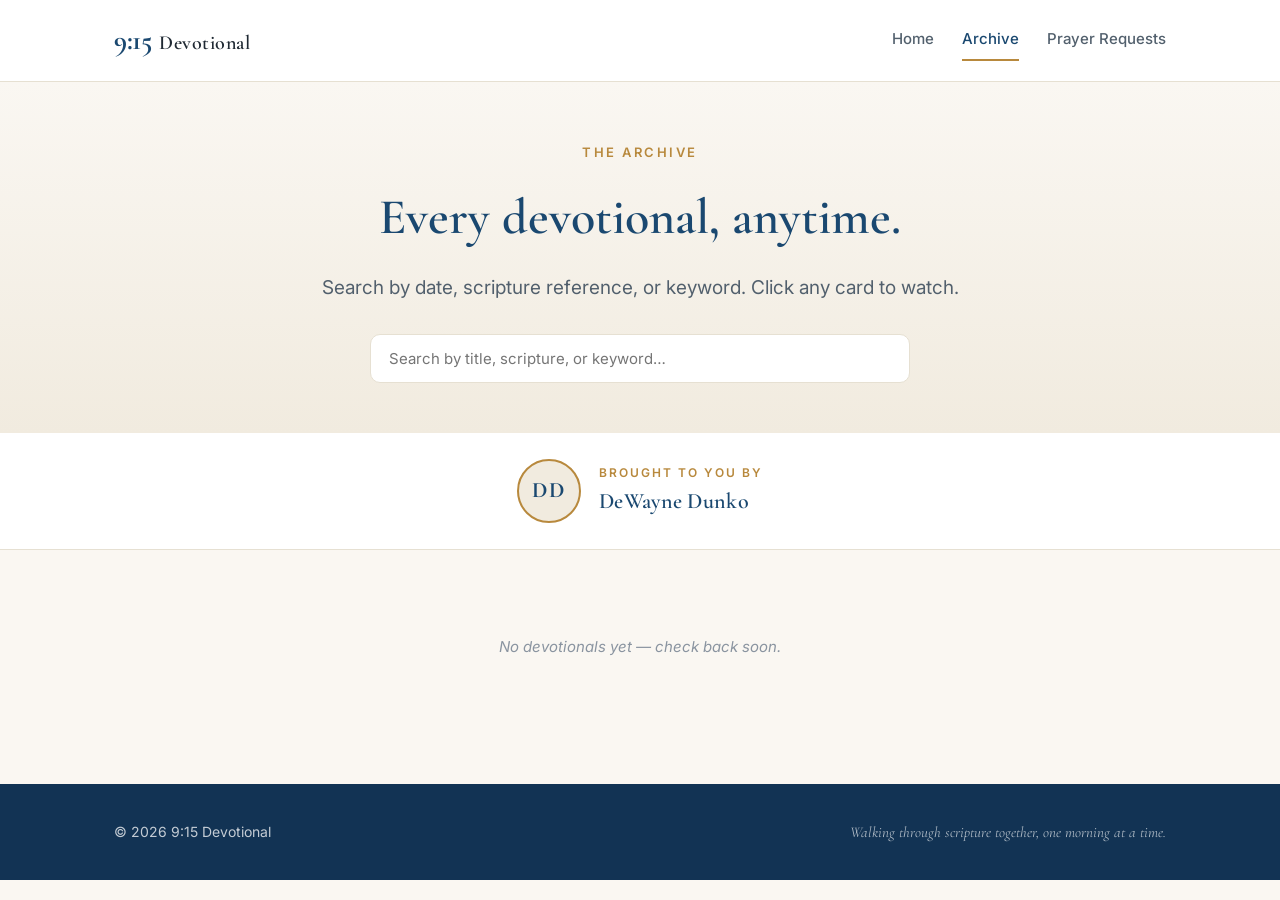
==== devotionals.html @ aa2af839 "Initial commit — 915 Devotional site" ====
<!DOCTYPE html>
<html lang="en">
<head>
  <meta charset="UTF-8">
  <meta name="viewport" content="width=device-width, initial-scale=1.0">
  <title>Devotional Archive — 9:15 Devotional</title>
  <meta name="description" content="Watch every 9:15 morning devotional. Search by date, scripture, or topic.">
  <link rel="stylesheet" href="styles.css">
  <link rel="preconnect" href="https://fonts.googleapis.com">
  <link rel="preconnect" href="https://fonts.gstatic.com" crossorigin>
  <link href="https://fonts.googleapis.com/css2?family=Cormorant+Garamond:wght@500;600;700&family=Inter:wght@400;500;600&display=swap" rel="stylesheet">
</head>
<body>

  <header class="site-header">
    <div class="container header-inner">
      <a href="index.html" class="logo">
        <span class="logo-mark">9:15</span>
        <span class="logo-text">Devotional</span>
      </a>
      <nav class="nav">
        <a href="index.html">Home</a>
        <a href="devotionals.html" class="active">Archive</a>
        <a href="prayer.html">Prayer Requests</a>
      </nav>
    </div>
  </header>

  <section class="page-hero">
    <div class="container">
      <p class="eyebrow">The Archive</p>
      <h1>Every devotional, anytime.</h1>
      <p class="lede">Search by date, scripture reference, or keyword. Click any card to watch.</p>
      <div class="search-bar">
        <input type="search" id="search-input" placeholder="Search by title, scripture, or keyword…" aria-label="Search devotionals">
        <span class="search-count" id="search-count"></span>
      </div>
    </div>
  </section>

  <section class="host-strip">
    <div class="container">
      <div class="host-strip-inner">
        <div class="host-photo">
          <img src="images/dewayne.png" alt="DeWayne Dunko" onerror="this.style.display='none'; this.parentElement.classList.add('host-photo-placeholder');">
        </div>
        <div class="host-text">
          <p class="host-label">Brought to you by</p>
          <p class="host-name">DeWayne Dunko</p>
        </div>
      </div>
    </div>
  </section>

  <section class="archive">
    <div class="container">
      <div id="archive-list" class="card-grid">
        <p class="loading">Loading devotionals…</p>
      </div>
    </div>
  </section>

  <footer class="site-footer">
    <div class="container footer-inner">
      <p>&copy; <span id="year"></span> 9:15 Devotional</p>
      <p class="footer-note">Walking through scripture together, one morning at a time.</p>
    </div>
  </footer>

  <script src="script.js"></script>
</body>
</html>
---- styles.css ----
/* ============================================
   9:15 Devotional — Stylesheet
   Clean, faith-focused, mobile-first.
   ============================================ */

:root {
  --color-bg: #faf7f2;
  --color-bg-alt: #f1ebdf;
  --color-surface: #ffffff;
  --color-text: #1f2933;
  --color-text-soft: #52606d;
  --color-muted: #8a94a0;
  --color-accent: #1a4870;        /* deep navy — trustworthy, devotional */
  --color-accent-dark: #123354;
  --color-gold: #b8893d;           /* warm scripture gold */
  --color-gold-soft: #d8b370;
  --color-border: #e6e0d2;
  --shadow-sm: 0 2px 6px rgba(31, 41, 51, 0.06);
  --shadow-md: 0 8px 24px rgba(31, 41, 51, 0.08);
  --shadow-lg: 0 18px 48px rgba(31, 41, 51, 0.12);
  --radius: 10px;
  --radius-lg: 16px;
  --container: 1100px;
  --font-serif: "Cormorant Garamond", Georgia, "Times New Roman", serif;
  --font-sans: "Inter", -apple-system, BlinkMacSystemFont, "Segoe UI", Roboto, sans-serif;
}

* {
  box-sizing: border-box;
}

html, body {
  margin: 0;
  padding: 0;
}

body {
  font-family: var(--font-sans);
  color: var(--color-text);
  background: var(--color-bg);
  line-height: 1.6;
  -webkit-font-smoothing: antialiased;
  -moz-osx-font-smoothing: grayscale;
}

img {
  max-width: 100%;
  display: block;
}

a {
  color: var(--color-accent);
  text-decoration: none;
}
a:hover {
  text-decoration: underline;
}

.container {
  max-width: var(--container);
  margin: 0 auto;
  padding: 0 24px;
}

.container.narrow {
  max-width: 720px;
}

/* ---------- Header ---------- */

.site-header {
  background: var(--color-surface);
  border-bottom: 1px solid var(--color-border);
  position: sticky;
  top: 0;
  z-index: 50;
  backdrop-filter: blur(8px);
}

.header-inner {
  display: flex;
  align-items: center;
  justify-content: space-between;
  padding: 18px 24px;
  gap: 24px;
}

.logo {
  display: flex;
  align-items: baseline;
  gap: 8px;
  text-decoration: none;
  color: var(--color-accent);
}

.logo-mark {
  font-family: var(--font-serif);
  font-size: 28px;
  font-weight: 700;
  color: var(--color-accent);
  letter-spacing: -0.5px;
}

.logo-text {
  font-family: var(--font-serif);
  font-size: 20px;
  color: var(--color-text);
  font-weight: 600;
  letter-spacing: 0.5px;
}

.nav {
  display: flex;
  gap: 28px;
  align-items: center;
}

.nav a {
  color: var(--color-text-soft);
  text-decoration: none;
  font-weight: 500;
  font-size: 15px;
  padding: 8px 0;
  border-bottom: 2px solid transparent;
  transition: color 0.15s, border-color 0.15s;
}

.nav a:hover {
  color: var(--color-accent);
}

.nav a.active {
  color: var(--color-accent);
  border-bottom-color: var(--color-gold);
}

/* ---------- Hero ---------- */

.hero {
  padding: 80px 0 60px;
  text-align: center;
  background: linear-gradient(180deg, var(--color-bg) 0%, var(--color-bg-alt) 100%);
}

.eyebrow {
  font-size: 13px;
  text-transform: uppercase;
  letter-spacing: 2.5px;
  color: var(--color-gold);
  font-weight: 600;
  margin: 0 0 14px;
}

.hero h1 {
  font-family: var(--font-serif);
  font-size: clamp(40px, 6vw, 64px);
  font-weight: 600;
  line-height: 1.1;
  margin: 0 0 20px;
  color: var(--color-accent);
  letter-spacing: -0.5px;
}

.lede {
  font-size: 19px;
  color: var(--color-text-soft);
  max-width: 640px;
  margin: 0 auto 32px;
  line-height: 1.55;
}

.hero-cta {
  display: flex;
  gap: 14px;
  justify-content: center;
  flex-wrap: wrap;
}

/* ---------- Page hero (other pages) ---------- */

.page-hero {
  padding: 60px 0 40px;
  background: linear-gradient(180deg, var(--color-bg) 0%, var(--color-bg-alt) 100%);
  text-align: center;
}

.page-hero h1 {
  font-family: var(--font-serif);
  font-size: clamp(34px, 5vw, 50px);
  font-weight: 600;
  margin: 0 0 16px;
  color: var(--color-accent);
}

/* ---------- Buttons ---------- */

.btn {
  display: inline-block;
  padding: 13px 28px;
  border-radius: var(--radius);
  font-weight: 600;
  font-size: 15px;
  text-decoration: none;
  cursor: pointer;
  border: 2px solid transparent;
  transition: transform 0.1s, box-shadow 0.15s, background 0.15s;
  font-family: var(--font-sans);
}

.btn:hover {
  text-decoration: none;
  transform: translateY(-1px);
  box-shadow: var(--shadow-md);
}

.btn:active {
  transform: translateY(0);
}

.btn-primary {
  background: var(--color-accent);
  color: white;
}

.btn-primary:hover {
  background: var(--color-accent-dark);
  color: white;
}

.btn-ghost {
  background: transparent;
  color: var(--color-accent);
  border-color: var(--color-accent);
}

.btn-ghost:hover {
  background: var(--color-accent);
  color: white;
}

.btn-lg {
  padding: 16px 36px;
  font-size: 16px;
}

/* ---------- Host strip (Brought to you by) ---------- */

.host-strip {
  padding: 26px 0;
  background: var(--color-surface);
  border-bottom: 1px solid var(--color-border);
}

.host-strip-inner {
  display: flex;
  align-items: center;
  justify-content: center;
  gap: 18px;
  flex-wrap: wrap;
}

.host-photo {
  width: 64px;
  height: 64px;
  border-radius: 50%;
  overflow: hidden;
  background: var(--color-bg-alt);
  border: 2px solid var(--color-gold);
  flex-shrink: 0;
  display: flex;
  align-items: center;
  justify-content: center;
}

.host-photo img {
  width: 100%;
  height: 100%;
  object-fit: cover;
}

/* Fallback when the photo file isn't there yet */
.host-photo-placeholder::before {
  content: "DD";
  font-family: var(--font-serif);
  font-weight: 700;
  font-size: 22px;
  color: var(--color-accent);
  letter-spacing: 1px;
}

.host-text {
  text-align: left;
}

.host-label {
  margin: 0;
  font-size: 12px;
  letter-spacing: 2px;
  text-transform: uppercase;
  color: var(--color-gold);
  font-weight: 600;
}

.host-name {
  margin: 2px 0 0;
  font-family: var(--font-serif);
  font-size: 22px;
  font-weight: 600;
  color: var(--color-accent);
  letter-spacing: 0.3px;
}

@media (max-width: 480px) {
  .host-strip-inner {
    gap: 14px;
  }
  .host-photo {
    width: 56px;
    height: 56px;
  }
  .host-name {
    font-size: 19px;
  }
}

/* ---------- Join Live card ---------- */

.join-live {
  padding: 60px 0;
}

.join-card {
  background: var(--color-surface);
  border-radius: var(--radius-lg);
  box-shadow: var(--shadow-lg);
  border: 1px solid var(--color-border);
  border-top: 4px solid var(--color-gold);
  overflow: hidden;
}

.join-card-body {
  padding: 48px 40px;
  text-align: center;
}

.join-card h2 {
  font-family: var(--font-serif);
  font-size: 36px;
  font-weight: 600;
  margin: 0 0 12px;
  color: var(--color-accent);
}

.join-card p {
  color: var(--color-text-soft);
  font-size: 17px;
  max-width: 560px;
  margin: 0 auto 16px;
}

.schedule-note {
  font-size: 15px !important;
  color: var(--color-gold) !important;
  font-weight: 500;
  margin-bottom: 28px !important;
}

.meeting-id {
  font-size: 14px !important;
  color: var(--color-muted) !important;
  margin-top: 18px !important;
  font-family: var(--font-sans);
}

/* ---------- Section heads ---------- */

.section-head {
  display: flex;
  align-items: baseline;
  justify-content: space-between;
  margin-bottom: 28px;
  flex-wrap: wrap;
  gap: 12px;
}

.section-head h2 {
  font-family: var(--font-serif);
  font-size: 32px;
  font-weight: 600;
  margin: 0;
  color: var(--color-accent);
}

.view-all {
  font-size: 15px;
  font-weight: 500;
  color: var(--color-accent);
}

/* ---------- Latest devotional (featured) ---------- */

.latest {
  padding: 30px 0 50px;
}

.latest-card {
  background: var(--color-surface);
  border-radius: var(--radius-lg);
  box-shadow: var(--shadow-md);
  border: 1px solid var(--color-border);
  overflow: hidden;
  display: grid;
  grid-template-columns: 1.4fr 1fr;
}

@media (max-width: 760px) {
  .latest-card {
    grid-template-columns: 1fr;
  }
}

.latest-card .video-wrap {
  position: relative;
  width: 100%;
  padding-top: 56.25%; /* 16:9 */
  background: #000;
}

.latest-card .video-wrap iframe {
  position: absolute;
  inset: 0;
  width: 100%;
  height: 100%;
  border: 0;
}

.latest-card .latest-meta {
  padding: 36px 36px;
  display: flex;
  flex-direction: column;
  justify-content: center;
}

.latest-card .latest-date {
  font-size: 13px;
  color: var(--color-gold);
  font-weight: 600;
  letter-spacing: 1.5px;
  text-transform: uppercase;
  margin: 0 0 8px;
}

.latest-card h3 {
  font-family: var(--font-serif);
  font-size: 28px;
  font-weight: 600;
  margin: 0 0 14px;
  color: var(--color-accent);
  line-height: 1.2;
}

.latest-card .scriptures {
  font-size: 14px;
  color: var(--color-text-soft);
  margin: 0 0 16px;
}

.scriptures-label {
  font-weight: 600;
  color: var(--color-text);
}

.latest-card .summary {
  color: var(--color-text-soft);
  font-size: 15px;
  margin: 0;
}

/* ---------- Card grid ---------- */

.recent {
  padding: 30px 0 70px;
}

.archive {
  padding: 40px 0 80px;
}

.card-grid {
  display: grid;
  grid-template-columns: repeat(3, 1fr);
  gap: 24px;
}

@media (max-width: 920px) {
  .card-grid { grid-template-columns: repeat(2, 1fr); }
}
@media (max-width: 600px) {
  .card-grid { grid-template-columns: 1fr; }
}

.devo-card {
  background: var(--color-surface);
  border-radius: var(--radius);
  box-shadow: var(--shadow-sm);
  border: 1px solid var(--color-border);
  overflow: hidden;
  display: flex;
  flex-direction: column;
  transition: transform 0.15s, box-shadow 0.15s;
}

.devo-card:hover {
  transform: translateY(-3px);
  box-shadow: var(--shadow-md);
}

.devo-card .video-wrap {
  position: relative;
  width: 100%;
  padding-top: 56.25%;
  background: #000;
}

.devo-card .video-wrap iframe {
  position: absolute;
  inset: 0;
  width: 100%;
  height: 100%;
  border: 0;
}

.devo-card .card-body {
  padding: 20px 22px 22px;
  flex: 1;
  display: flex;
  flex-direction: column;
}

.devo-card .card-date {
  font-size: 12px;
  color: var(--color-gold);
  font-weight: 600;
  letter-spacing: 1.5px;
  text-transform: uppercase;
  margin: 0 0 6px;
}

.devo-card h3 {
  font-family: var(--font-serif);
  font-size: 22px;
  font-weight: 600;
  margin: 0 0 10px;
  color: var(--color-accent);
  line-height: 1.25;
}

.devo-card .scriptures {
  font-size: 13.5px;
  color: var(--color-text-soft);
  margin: 0;
}

.devo-card .summary {
  font-size: 14px;
  color: var(--color-text-soft);
  margin: 10px 0 0;
}

/* ---------- Search bar ---------- */

.search-bar {
  margin: 24px auto 0;
  max-width: 540px;
  position: relative;
}

.search-bar input {
  width: 100%;
  padding: 14px 18px;
  font-size: 15px;
  border: 1px solid var(--color-border);
  border-radius: var(--radius);
  background: var(--color-surface);
  font-family: var(--font-sans);
  transition: border-color 0.15s, box-shadow 0.15s;
}

.search-bar input:focus {
  outline: none;
  border-color: var(--color-accent);
  box-shadow: 0 0 0 3px rgba(26, 72, 112, 0.12);
}

.search-count {
  display: block;
  margin-top: 10px;
  font-size: 13px;
  color: var(--color-muted);
}

/* ---------- Prayer CTA ---------- */

.prayer-cta {
  background: var(--color-accent);
  color: white;
  padding: 70px 0;
  text-align: center;
}

.prayer-cta-inner h2 {
  font-family: var(--font-serif);
  font-size: 38px;
  font-weight: 600;
  margin: 0 0 14px;
  color: white;
}

.prayer-cta-inner p {
  font-family: var(--font-serif);
  font-size: 22px;
  color: rgba(255, 255, 255, 0.85);
  font-style: italic;
  margin: 0 0 26px;
}

.prayer-cta .btn-primary {
  background: var(--color-gold);
  color: white;
}
.prayer-cta .btn-primary:hover {
  background: var(--color-gold-soft);
}

/* ---------- Prayer form ---------- */

.prayer-form-section {
  padding: 50px 0 80px;
}

.form-card {
  background: var(--color-surface);
  border-radius: var(--radius-lg);
  box-shadow: var(--shadow-md);
  border: 1px solid var(--color-border);
  padding: 44px 40px;
}

@media (max-width: 600px) {
  .form-card { padding: 28px 22px; }
}

.field {
  margin-bottom: 22px;
}

.field label {
  display: block;
  font-weight: 600;
  margin-bottom: 8px;
  font-size: 14.5px;
  color: var(--color-text);
}

.optional {
  font-weight: 400;
  color: var(--color-muted);
  font-size: 13px;
}

.field input[type="text"],
.field input[type="email"],
.field textarea {
  width: 100%;
  padding: 12px 14px;
  font-size: 15px;
  border: 1px solid var(--color-border);
  border-radius: var(--radius);
  background: var(--color-bg);
  font-family: var(--font-sans);
  color: var(--color-text);
  transition: border-color 0.15s, box-shadow 0.15s;
}

.field input:focus,
.field textarea:focus {
  outline: none;
  border-color: var(--color-accent);
  box-shadow: 0 0 0 3px rgba(26, 72, 112, 0.12);
  background: white;
}

.field textarea {
  resize: vertical;
  min-height: 140px;
}

.checkbox-field label {
  display: flex;
  align-items: center;
  gap: 10px;
  font-weight: 500;
  cursor: pointer;
  font-size: 14.5px;
  color: var(--color-text-soft);
}

.checkbox-field input[type="checkbox"] {
  width: 18px;
  height: 18px;
  margin: 0;
  accent-color: var(--color-accent);
}

.form-note {
  text-align: center;
  margin: 18px 0 0;
  font-size: 13.5px;
  color: var(--color-muted);
}

.form-card button[type="submit"] {
  width: 100%;
  margin-top: 6px;
}

.form-success {
  text-align: center;
  padding: 30px 0;
}

.form-success h3 {
  font-family: var(--font-serif);
  font-size: 30px;
  color: var(--color-accent);
  margin: 0 0 14px;
}

.form-success p {
  font-size: 16px;
  color: var(--color-text-soft);
  margin: 8px 0;
}

.hidden {
  display: none;
}

/* ---------- Loading & empty states ---------- */

.loading,
.empty-state {
  color: var(--color-muted);
  font-style: italic;
  font-size: 15px;
  text-align: center;
  padding: 30px;
  grid-column: 1 / -1;
}

/* ---------- Footer ---------- */

.site-footer {
  background: var(--color-accent-dark);
  color: rgba(255, 255, 255, 0.75);
  padding: 36px 0;
  margin-top: 0;
}

.footer-inner {
  display: flex;
  justify-content: space-between;
  align-items: center;
  flex-wrap: wrap;
  gap: 12px;
}

.footer-inner p {
  margin: 0;
  font-size: 14px;
}

.footer-note {
  font-family: var(--font-serif);
  font-style: italic;
  font-size: 15px !important;
  color: rgba(255, 255, 255, 0.65);
}

/* ---------- Mobile nav ---------- */

@media (max-width: 580px) {
  .header-inner {
    flex-direction: column;
    gap: 12px;
    padding: 14px 20px;
  }
  .nav {
    gap: 18px;
    font-size: 14px;
  }
  .hero {
    padding: 50px 0 40px;
  }
  .join-card-body {
    padding: 32px 24px;
  }
  .join-card h2 {
    font-size: 28px;
  }
  .latest-card .latest-meta {
    padding: 24px;
  }
}
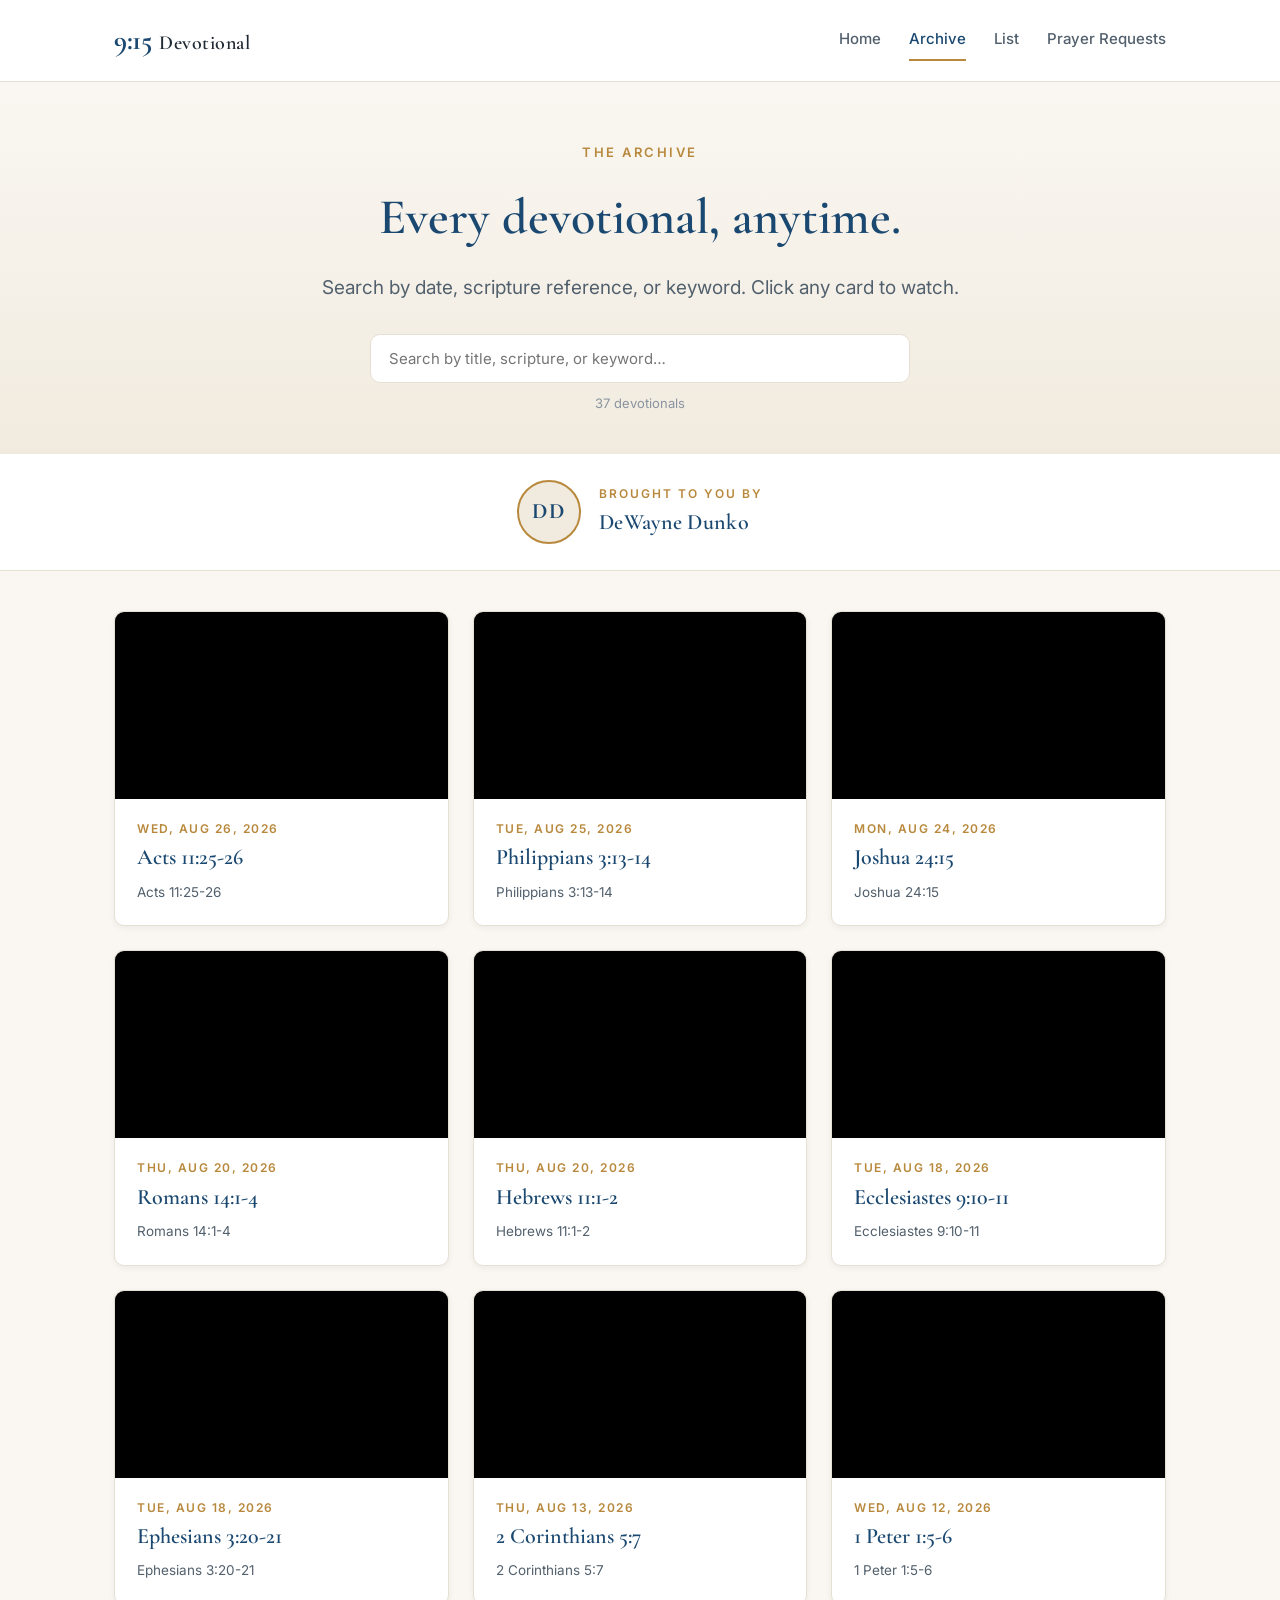
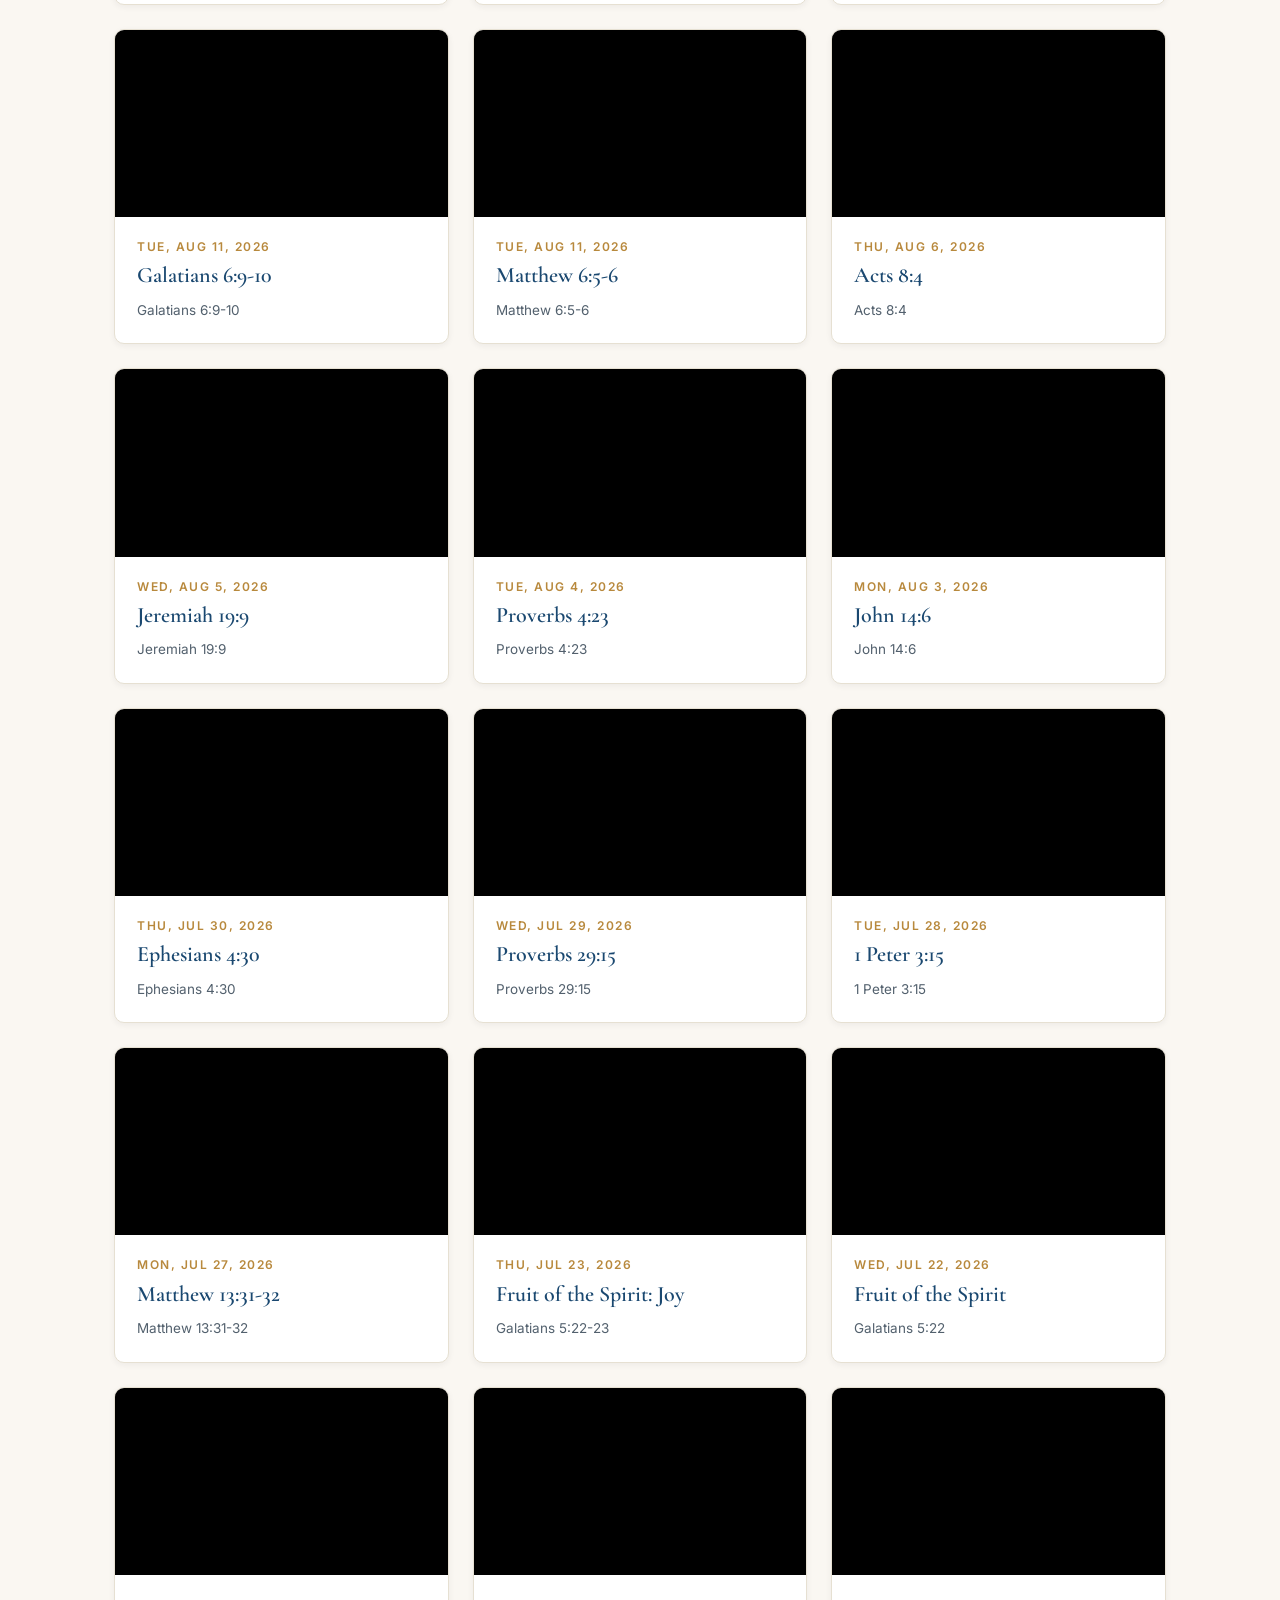
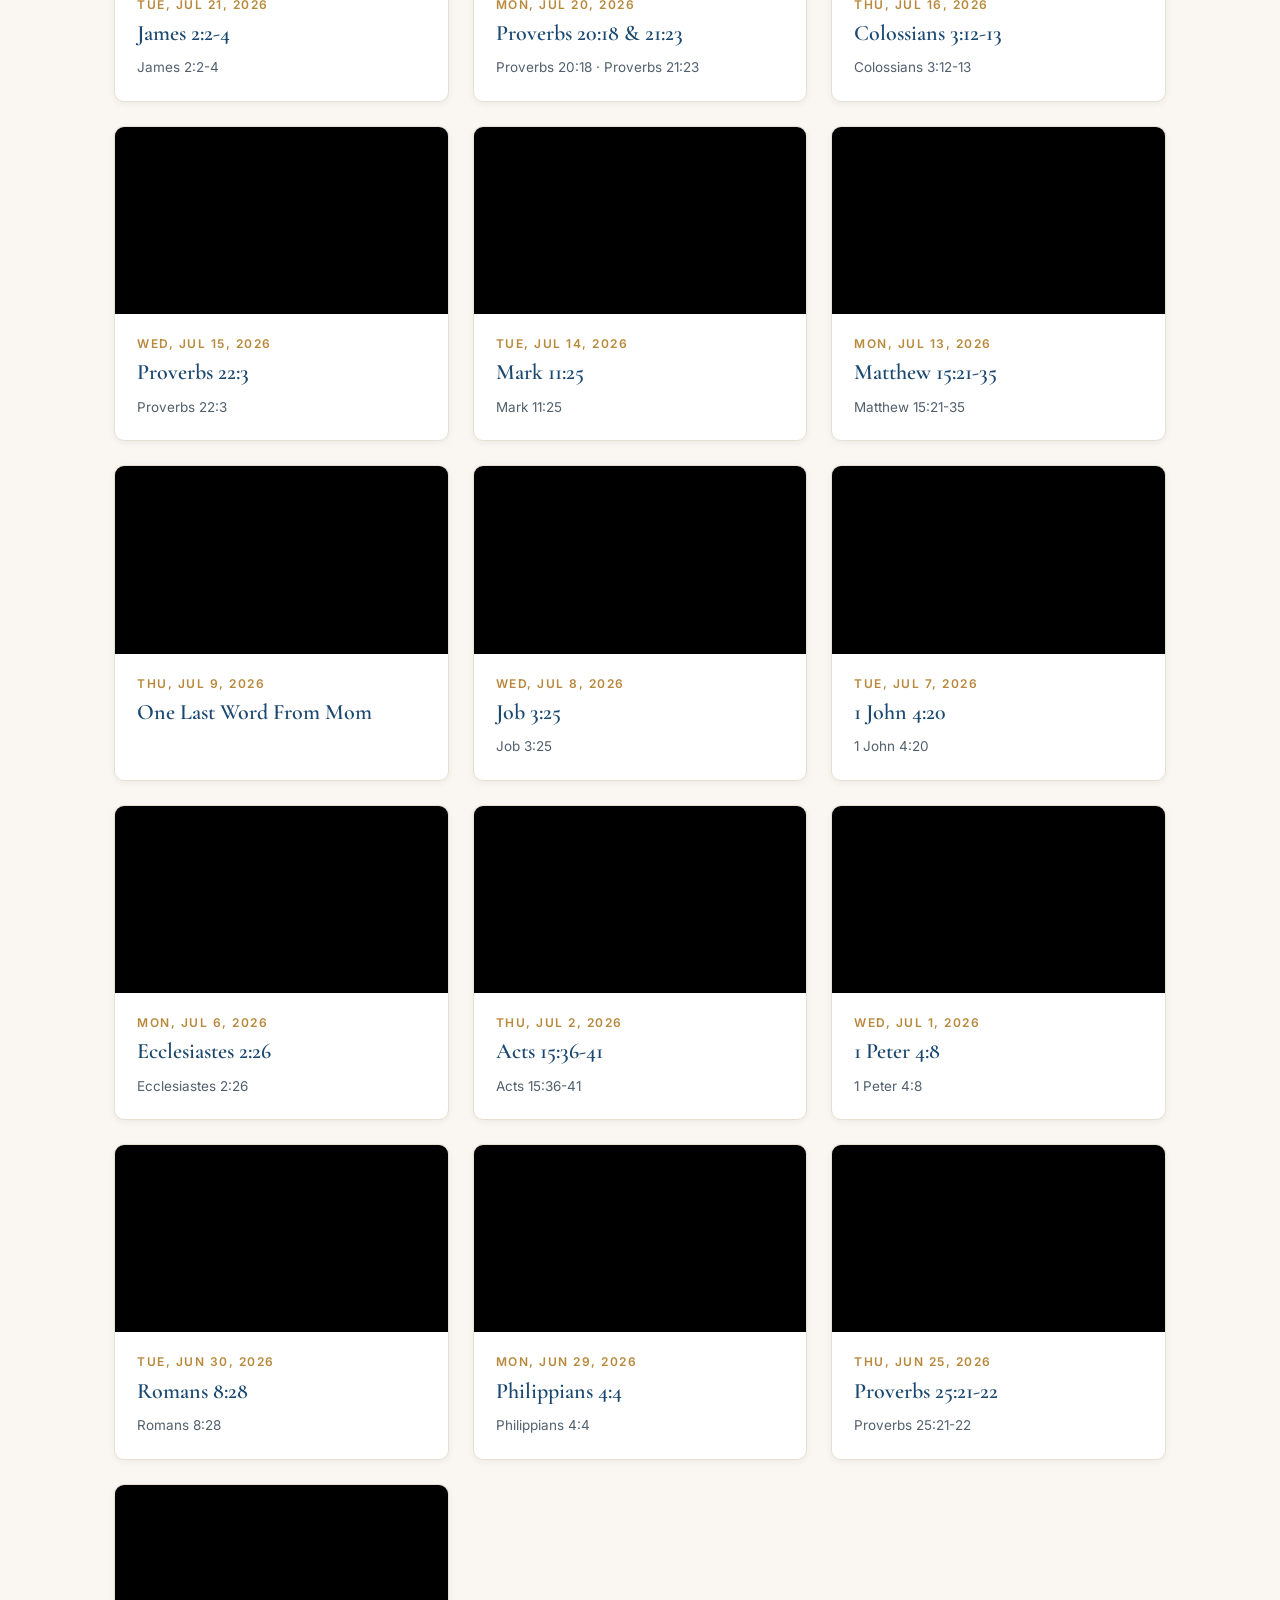
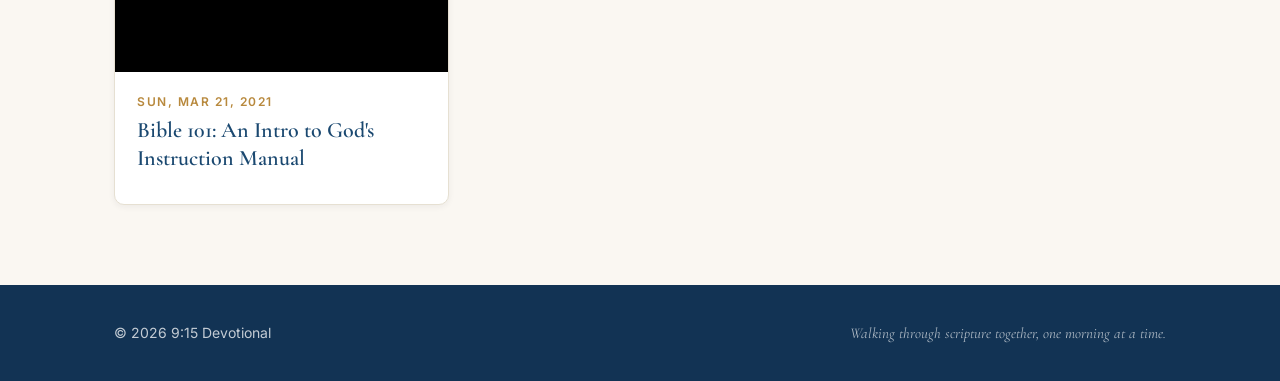
==== commit 3809ee8a: "Add scripture List page; fix book-name parsing in daily updater" ====
--- a/devotionals.html
+++ b/devotionals.html
@@ -3,15 +3,32 @@
 <head>
   <meta charset="UTF-8">
   <meta name="viewport" content="width=device-width, initial-scale=1.0">
-  <title>Devotional Archive — 9:15 Devotional</title>
-  <meta name="description" content="Watch every 9:15 morning devotional. Search by date, scripture, or topic.">
+  <title>Devotional Archive with DeWayne Dunko | 9:15 Devotional</title>
+  <meta name="description" content="Watch every 9:15 morning devotional with DeWayne Dunko. Search by date, scripture, or topic.">
+  <link rel="canonical" href="https://915devotional.com/devotionals.html">
+  <meta property="og:title" content="Devotional Archive with DeWayne Dunko | 9:15 Devotional">
+  <meta property="og:description" content="Watch every 9:15 morning devotional with DeWayne Dunko. Search by date, scripture, or topic.">
+  <meta property="og:type" content="website">
+  <meta property="og:url" content="https://915devotional.com/devotionals.html">
+  <meta property="og:image" content="https://915devotional.com/images/dewayne.png">
   <link rel="stylesheet" href="styles.css">
   <link rel="preconnect" href="https://fonts.googleapis.com">
   <link rel="preconnect" href="https://fonts.gstatic.com" crossorigin>
   <link href="https://fonts.googleapis.com/css2?family=Cormorant+Garamond:wght@500;600;700&family=Inter:wght@400;500;600&display=swap" rel="stylesheet">
+  <script type="application/ld+json">
+{
+  "@context": "https://schema.org",
+  "@type": "WebPage",
+  "name": "Devotional Archive",
+  "url": "https://915devotional.com/devotionals.html",
+  "author": {
+    "@type": "Person",
+    "name": "DeWayne Dunko"
+  }
+}
+</script>
 </head>
 <body>
-
   <header class="site-header">
     <div class="container header-inner">
       <a href="index.html" class="logo">
@@ -21,11 +38,11 @@
       <nav class="nav">
         <a href="index.html">Home</a>
         <a href="devotionals.html" class="active">Archive</a>
+        <a href="list.html">List</a>
         <a href="prayer.html">Prayer Requests</a>
       </nav>
     </div>
   </header>
-
   <section class="page-hero">
     <div class="container">
       <p class="eyebrow">The Archive</p>
@@ -37,7 +54,6 @@
       </div>
     </div>
   </section>
-
   <section class="host-strip">
     <div class="container">
       <div class="host-strip-inner">
@@ -51,7 +67,6 @@
       </div>
     </div>
   </section>
-
   <section class="archive">
     <div class="container">
       <div id="archive-list" class="card-grid">
@@ -59,14 +74,12 @@
       </div>
     </div>
   </section>
-
   <footer class="site-footer">
     <div class="container footer-inner">
       <p>&copy; <span id="year"></span> 9:15 Devotional</p>
       <p class="footer-note">Walking through scripture together, one morning at a time.</p>
     </div>
   </footer>
-
   <script src="script.js"></script>
 </body>
 </html>
--- a/styles.css
+++ b/styles.css
@@ -134,6 +134,33 @@
   border-bottom-color: var(--color-gold);
 }
 
+/* ---------- Hero banner image ---------- */
+
+.hero-banner {
+  padding: 28px 0 0;
+  background: var(--color-bg);
+}
+
+.hero-banner-img {
+  width: 100%;
+  height: auto;
+  border-radius: var(--radius-lg);
+  box-shadow: var(--shadow-lg);
+}
+
+.hero-banner + .hero {
+  padding-top: 44px;
+}
+
+@media (max-width: 580px) {
+  .hero-banner {
+    padding-top: 16px;
+  }
+  .hero-banner + .hero {
+    padding-top: 28px;
+  }
+}
+
 /* ---------- Hero ---------- */
 
 .hero {
@@ -174,6 +201,82 @@
   gap: 14px;
   justify-content: center;
   flex-wrap: wrap;
+}
+
+/* ---------- Scripture suggestion (hero) ---------- */
+
+.scripture-ask {
+  max-width: 620px;
+  margin: 44px auto 0;
+  text-align: left;
+}
+
+.scripture-ask-card {
+  background: var(--color-surface);
+  border: 1px solid var(--color-border);
+  border-radius: var(--radius-lg);
+  box-shadow: var(--shadow-md);
+  padding: 30px 32px 28px;
+}
+
+.scripture-ask-card h2 {
+  font-family: var(--font-serif);
+  font-size: 27px;
+  font-weight: 600;
+  color: var(--color-accent);
+  margin: 0 0 8px;
+  text-align: center;
+}
+
+.scripture-ask-note {
+  font-size: 15px;
+  color: var(--color-text-soft);
+  line-height: 1.5;
+  margin: 0 0 22px;
+  text-align: center;
+}
+
+.scripture-ask .field { margin-bottom: 16px; }
+
+.scripture-ask textarea {
+  min-height: 84px;
+}
+
+.scripture-ask button[type="submit"] {
+  width: 100%;
+  margin-top: 4px;
+}
+
+.scripture-ask .form-success {
+  padding: 12px 0 6px;
+}
+
+.scripture-ask .form-success h3 {
+  font-size: 26px;
+}
+
+.field-row {
+  display: grid;
+  grid-template-columns: 1fr 1fr;
+  gap: 16px;
+}
+
+@media (max-width: 560px) {
+  .scripture-ask { margin-top: 34px; }
+  .scripture-ask-card { padding: 24px 20px; }
+  .field-row { grid-template-columns: 1fr; gap: 0; }
+}
+
+.sr-only {
+  position: absolute;
+  width: 1px;
+  height: 1px;
+  padding: 0;
+  margin: -1px;
+  overflow: hidden;
+  clip: rect(0, 0, 0, 0);
+  white-space: nowrap;
+  border: 0;
 }
 
 /* ---------- Page hero (other pages) ---------- */
@@ -812,3 +915,203 @@
     padding: 24px;
   }
 }
+
+/* ---------- Scripture List page ---------- */
+
+.list-stats {
+  font-size: 15px;
+  color: var(--color-text-soft);
+  margin: 6px 0 0;
+}
+
+.list-stats strong {
+  color: var(--color-accent);
+  font-weight: 600;
+}
+
+.book-jump {
+  padding: 4px 0 0;
+  background: var(--color-bg-alt);
+}
+
+.book-jump-inner {
+  display: flex;
+  flex-wrap: wrap;
+  gap: 8px;
+  justify-content: center;
+  padding: 22px 0 26px;
+  border-top: 1px solid var(--color-border);
+}
+
+.jump-chip {
+  display: inline-flex;
+  align-items: center;
+  gap: 7px;
+  padding: 6px 13px;
+  border-radius: 999px;
+  background: var(--color-surface);
+  border: 1px solid var(--color-border);
+  font-size: 13.5px;
+  font-weight: 500;
+  color: var(--color-text-soft);
+  text-decoration: none;
+  transition: border-color 0.15s, color 0.15s, box-shadow 0.15s;
+}
+
+.jump-chip:hover {
+  color: var(--color-accent);
+  border-color: var(--color-gold-soft);
+  box-shadow: var(--shadow-sm);
+  text-decoration: none;
+}
+
+.jump-chip span {
+  font-size: 12px;
+  font-weight: 600;
+  color: var(--color-gold);
+}
+
+.scripture-list {
+  padding: 46px 0 70px;
+}
+
+.testament-block {
+  margin-bottom: 14px;
+}
+
+.testament-head {
+  font-family: var(--font-serif);
+  font-size: 15px;
+  letter-spacing: 2.5px;
+  text-transform: uppercase;
+  font-weight: 700;
+  color: var(--color-gold);
+  margin: 34px 0 18px;
+  padding-bottom: 10px;
+  border-bottom: 1px solid var(--color-border);
+}
+
+.testament-block:first-child .testament-head {
+  margin-top: 0;
+}
+
+.book-block {
+  background: var(--color-surface);
+  border: 1px solid var(--color-border);
+  border-radius: var(--radius-lg);
+  box-shadow: var(--shadow-sm);
+  padding: 22px 26px 12px;
+  margin-bottom: 16px;
+  scroll-margin-top: 24px;
+}
+
+.book-head {
+  font-family: var(--font-serif);
+  font-size: 26px;
+  font-weight: 600;
+  color: var(--color-accent);
+  margin: 0 0 10px;
+  display: flex;
+  align-items: baseline;
+  gap: 10px;
+}
+
+.book-count {
+  font-family: var(--font-sans);
+  font-size: 12px;
+  font-weight: 600;
+  color: var(--color-gold);
+  background: var(--color-bg-alt);
+  border-radius: 999px;
+  padding: 2px 9px;
+}
+
+.book-note {
+  margin: -4px 0 8px;
+  font-size: 14px;
+  color: var(--color-muted);
+}
+
+.verse-list {
+  list-style: none;
+  margin: 0;
+  padding: 0;
+}
+
+.verse-row + .verse-row {
+  border-top: 1px solid var(--color-border);
+}
+
+.verse-link {
+  display: flex;
+  align-items: baseline;
+  justify-content: space-between;
+  gap: 16px;
+  padding: 11px 10px;
+  margin: 0 -10px;
+  border-radius: var(--radius);
+  text-decoration: none;
+  transition: background 0.15s;
+}
+
+.verse-link:hover {
+  background: var(--color-bg);
+  text-decoration: none;
+}
+
+.verse-ref {
+  font-weight: 600;
+  font-size: 16px;
+  color: var(--color-accent);
+  white-space: nowrap;
+}
+
+.verse-ref-wide {
+  white-space: normal;
+}
+
+.verse-meta {
+  display: flex;
+  align-items: baseline;
+  gap: 12px;
+  text-align: right;
+  min-width: 0;
+}
+
+.verse-title {
+  font-size: 14px;
+  color: var(--color-text-soft);
+  overflow: hidden;
+  text-overflow: ellipsis;
+  white-space: nowrap;
+}
+
+.verse-date {
+  font-size: 13px;
+  color: var(--color-muted);
+  white-space: nowrap;
+}
+
+.other-block {
+  margin-top: 26px;
+}
+
+@media (max-width: 620px) {
+  .book-block { padding: 20px 18px 10px; }
+  .book-head { font-size: 23px; }
+  .verse-link {
+    flex-direction: column;
+    align-items: flex-start;
+    gap: 3px;
+  }
+  .verse-meta {
+    text-align: left;
+    gap: 10px;
+    flex-wrap: wrap;
+  }
+  .verse-title { white-space: normal; }
+}
+
+@media (max-width: 580px) {
+  .nav { gap: 14px; }
+}
